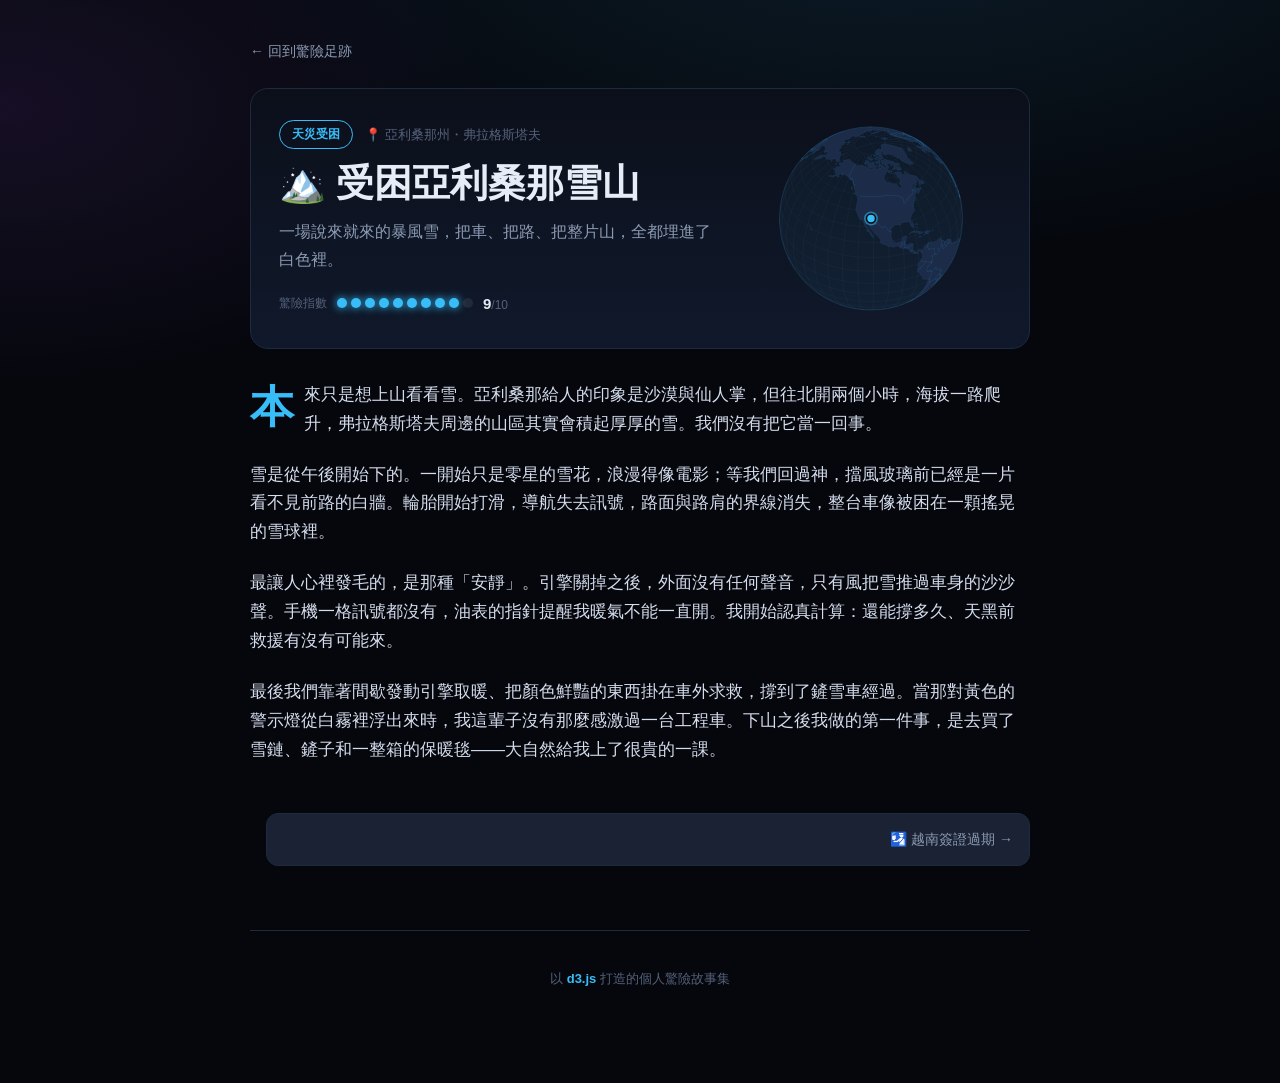
==== story.html @ b20e5742 "feat: adventure-log — d3.js thrilling-experiences blog Nine personal thrilling stories (USA / Vietna" ====
<!DOCTYPE html>
<html lang="zh-Hant">
<head>
  <meta charset="UTF-8" />
  <meta name="viewport" content="width=device-width, initial-scale=1.0" />
  <title>驚險人生</title>
  <link rel="icon" href="data:image/svg+xml,%3Csvg xmlns='http://www.w3.org/2000/svg' viewBox='0 0 100 100'%3E%3Ctext y='.9em' font-size='90'%3E%E2%9A%A1%3C/text%3E%3C/svg%3E" />
  <link rel="stylesheet" href="css/blog.css" />
</head>
<body>
  <div class="page story-page">
    <main id="story-root"></main>
    <footer class="site-footer">
      <p>以 <b>d3.js</b> 打造的個人驚險故事集</p>
    </footer>
  </div>

  <script src="vendor/d3.v7.min.js"></script>
  <script src="vendor/topojson-client.min.js"></script>
  <script src="js/data.js"></script>
  <script src="js/story.js"></script>
</body>
</html>
---- css/blog.css ----
/* 驚險人生 — blog theme（沿用 LeetCode Visualizer 的暗色調性） */
:root {
  --bg: #05070d;
  --bg-panel: #0b0f1a;
  --bg-panel-2: #10192b;
  --bg-cell: #1a2233;
  --border: #1e2a3f;
  --text: #e6edf6;
  --text-dim: #8b9bb4;
  --text-mute: #55617a;
  --accent: #38bdf8;
  --accent-2: #34d399;
  --amber: #f59e0b;
  --red: #ef4444;
  --ui-font: -apple-system, BlinkMacSystemFont, "Segoe UI", "PingFang TC",
    "Noto Sans TC", "Microsoft JhengHei", Roboto, Helvetica, Arial, sans-serif;
}

* { box-sizing: border-box; }

html, body {
  margin: 0;
  padding: 0;
  background:
    radial-gradient(1200px 600px at 70% -10%, rgba(56, 189, 248, 0.12), transparent 60%),
    radial-gradient(900px 500px at 0% 10%, rgba(168, 85, 247, 0.10), transparent 55%),
    var(--bg);
  color: var(--text);
  font-family: var(--ui-font);
  -webkit-font-smoothing: antialiased;
  line-height: 1.7;
}

a { color: inherit; text-decoration: none; }

.page {
  max-width: 1080px;
  margin: 0 auto;
  padding: 0 20px 80px;
}

/* ---------------- Hero ---------------- */
.hero {
  padding: 72px 4px 40px;
  text-align: center;
}
.kicker {
  color: var(--accent);
  letter-spacing: 3px;
  font-size: 13px;
  font-weight: 600;
  margin: 0 0 14px;
  text-transform: uppercase;
}
.hero-title {
  font-size: clamp(32px, 6vw, 58px);
  line-height: 1.15;
  margin: 0 0 18px;
  font-weight: 800;
  letter-spacing: 1px;
}
.hero-title .accent {
  background: linear-gradient(120deg, var(--accent), var(--accent-2));
  -webkit-background-clip: text;
  background-clip: text;
  -webkit-text-fill-color: transparent;
}
.hero-sub {
  max-width: 680px;
  margin: 0 auto 22px;
  color: var(--text-dim);
  font-size: clamp(15px, 2.2vw, 17px);
}
.stat-line {
  color: var(--text-mute);
  font-size: 14px;
  margin: 0;
}
.stat-line b { color: var(--accent-2); font-weight: 700; }

/* ---------------- Section head ---------------- */
.section-head {
  display: flex;
  align-items: center;
  justify-content: space-between;
  gap: 16px;
  flex-wrap: wrap;
  margin: 0 0 18px;
}
.section-head h2 {
  font-size: 20px;
  margin: 0;
  font-weight: 700;
}
.section-hint { color: var(--text-mute); font-size: 13px; }

.map-section, .grid-section { margin-top: 44px; }

/* ---------------- Map ---------------- */
.map-wrap {
  position: relative;
  background: linear-gradient(180deg, var(--bg-panel), var(--bg-panel-2));
  border: 1px solid var(--border);
  border-radius: 16px;
  padding: 8px;
  overflow: hidden;
}
.map-svg { display: block; width: 100%; height: auto; }
.map-graticule { fill: none; stroke: rgba(139, 155, 180, 0.10); stroke-width: 0.5; }
.map-land { fill: #16223a; stroke: none; }
.map-border { fill: none; stroke: rgba(56, 189, 248, 0.18); stroke-width: 0.5; }
.map-error { color: var(--text-dim); padding: 40px; text-align: center; }

.pin-pulse { opacity: 0.55; transform-origin: center; animation: pulse 2.4s ease-out infinite; }
.map-pin.is-hover .pin-dot,
.map-pin.is-active .pin-dot { r: 7; }
.map-pin.is-active .pin-pulse { opacity: 0.9; }
.map-pin:focus { outline: none; }
.map-pin:focus .pin-dot { stroke: var(--text); stroke-width: 2; }

@keyframes pulse {
  0%   { transform: scale(1);   opacity: 0.55; }
  70%  { transform: scale(3.2); opacity: 0; }
  100% { transform: scale(3.2); opacity: 0; }
}

.map-tip {
  position: absolute;
  pointer-events: none;
  transform: translate(-50%, -140%);
  background: rgba(5, 7, 13, 0.94);
  border: 1px solid var(--border);
  border-radius: 10px;
  padding: 8px 12px;
  font-size: 13px;
  white-space: nowrap;
  display: flex;
  flex-direction: column;
  gap: 2px;
  box-shadow: 0 8px 24px rgba(0, 0, 0, 0.5);
  z-index: 5;
}
.tip-emoji { font-size: 18px; }
.tip-title { font-weight: 700; }
.tip-place { color: var(--text-mute); font-size: 12px; }

/* ---------------- Category chips ---------------- */
.chip-row { display: flex; flex-wrap: wrap; gap: 8px; }
.chip {
  background: var(--bg-cell);
  color: var(--text-dim);
  border: 1px solid var(--border);
  border-radius: 999px;
  padding: 6px 14px;
  font-size: 13px;
  cursor: pointer;
  font-family: inherit;
  transition: all 0.15s ease;
}
.chip:hover { color: var(--text); border-color: var(--cat, var(--accent)); }
.chip.active {
  color: #05070d;
  background: var(--cat, var(--accent));
  border-color: var(--cat, var(--accent));
  font-weight: 700;
}

/* ---------------- Story grid ---------------- */
.story-grid {
  display: grid;
  grid-template-columns: repeat(auto-fill, minmax(280px, 1fr));
  gap: 18px;
}
.story-card {
  display: block;
  background: linear-gradient(180deg, var(--bg-panel), var(--bg-panel-2));
  border: 1px solid var(--border);
  border-radius: 14px;
  padding: 18px 18px 16px;
  position: relative;
  overflow: hidden;
  transition: transform 0.18s ease, border-color 0.18s ease, box-shadow 0.18s ease;
}
.story-card::before {
  content: "";
  position: absolute;
  inset: 0 auto 0 0;
  width: 3px;
  background: var(--cat, var(--accent));
  opacity: 0.85;
}
.story-card:hover {
  transform: translateY(-3px);
  border-color: var(--cat, var(--accent));
  box-shadow: 0 12px 30px rgba(0, 0, 0, 0.45);
}
.card-top { display: flex; align-items: center; justify-content: space-between; margin-bottom: 8px; }
.card-emoji { font-size: 28px; }
.card-cat {
  font-size: 11px;
  color: var(--cat, var(--accent));
  border: 1px solid var(--cat, var(--accent));
  border-radius: 999px;
  padding: 3px 10px;
  font-weight: 600;
}
.card-title { font-size: 18px; margin: 4px 0 6px; font-weight: 700; }
.card-place { color: var(--text-mute); font-size: 13px; margin-bottom: 10px; }
.card-summary { color: var(--text-dim); font-size: 14px; margin: 0 0 14px; }
.card-meter { display: flex; align-items: center; gap: 8px; }
.meter-label { font-size: 11px; color: var(--text-mute); }
.meter-mount { line-height: 0; }
.thrill-svg { display: block; }
.meter-num { font-size: 13px; font-weight: 700; color: var(--text); margin-left: auto; }
.meter-max { color: var(--text-mute); font-weight: 400; font-size: 11px; }

/* ---------------- Footer ---------------- */
.site-footer {
  margin-top: 64px;
  padding-top: 24px;
  border-top: 1px solid var(--border);
  text-align: center;
  color: var(--text-mute);
  font-size: 13px;
}
.site-footer b { color: var(--accent); }

/* ---------------- Story page ---------------- */
.story-page { max-width: 820px; }
.back-link {
  display: inline-block;
  color: var(--text-dim);
  font-size: 14px;
  margin: 40px 0 24px;
  transition: color 0.15s;
}
.back-link:hover { color: var(--accent); }

.story-header {
  display: grid;
  grid-template-columns: 1fr 260px;
  gap: 28px;
  align-items: center;
  background: linear-gradient(180deg, var(--bg-panel), var(--bg-panel-2));
  border: 1px solid var(--border);
  border-radius: 18px;
  padding: 28px;
  margin-bottom: 32px;
}
.story-meta { display: flex; align-items: center; gap: 12px; margin-bottom: 12px; flex-wrap: wrap; }
.story-cat {
  font-size: 12px;
  color: var(--cat, var(--accent));
  border: 1px solid var(--cat, var(--accent));
  border-radius: 999px;
  padding: 3px 12px;
  font-weight: 600;
}
.story-loc { color: var(--text-mute); font-size: 13px; }
.story-title { font-size: clamp(26px, 4.5vw, 38px); margin: 0 0 12px; font-weight: 800; line-height: 1.2; }
.story-emoji { margin-right: 10px; }
.story-summary { color: var(--text-dim); font-size: 16px; margin: 0 0 18px; }

.story-thrill { display: flex; align-items: center; gap: 10px; }
.st-label { font-size: 12px; color: var(--text-mute); }
.st-dots { display: flex; gap: 4px; }
.st-dots .dot {
  width: 10px; height: 10px; border-radius: 50%;
  background: rgba(255, 255, 255, 0.08);
}
.st-dots .dot.on { background: var(--cat, var(--accent)); box-shadow: 0 0 8px var(--cat, var(--accent)); }
.st-num { font-size: 15px; font-weight: 700; }
.st-max { color: var(--text-mute); font-weight: 400; font-size: 12px; }

.story-minimap { width: 100%; }
.mini-svg { display: block; width: 100%; height: auto; }
.mini-sphere { fill: rgba(56, 189, 248, 0.05); stroke: rgba(56, 189, 248, 0.25); stroke-width: 0.6; }
.mini-graticule { fill: none; stroke: rgba(139, 155, 180, 0.12); stroke-width: 0.4; }
.mini-land { fill: #1c2c48; stroke: rgba(56, 189, 248, 0.20); stroke-width: 0.3; }
.mini-pulse { opacity: 0.5; transform-origin: center; animation: pulse 2.4s ease-out infinite; }
.mini-fallback { font-size: 40px; display: grid; place-items: center; height: 100%; }

.story-body { font-size: 17px; color: #d5dded; }
.story-body p { margin: 0 0 22px; }
.story-body p:first-child::first-letter {
  font-size: 2.6em;
  font-weight: 800;
  float: left;
  line-height: 0.9;
  margin: 6px 10px 0 0;
  color: var(--accent);
}

.story-nav {
  display: flex;
  justify-content: space-between;
  gap: 16px;
  margin-top: 48px;
}
.story-nav a {
  flex: 1;
  background: var(--bg-cell);
  border: 1px solid var(--border);
  border-radius: 12px;
  padding: 14px 16px;
  font-size: 14px;
  color: var(--text-dim);
  transition: all 0.15s;
}
.story-nav a:hover { color: var(--text); border-color: var(--accent); }
.nav-next { text-align: right; }
.story-missing { padding: 80px 0; text-align: center; color: var(--text-dim); }
.story-missing a { color: var(--accent); }

/* ---------------- Responsive ---------------- */
@media (max-width: 640px) {
  .story-header { grid-template-columns: 1fr; }
  .story-minimap { max-width: 220px; margin: 0 auto; }
  .story-nav { flex-direction: column; }
  .nav-next { text-align: left; }
  .hero { padding-top: 48px; }
}
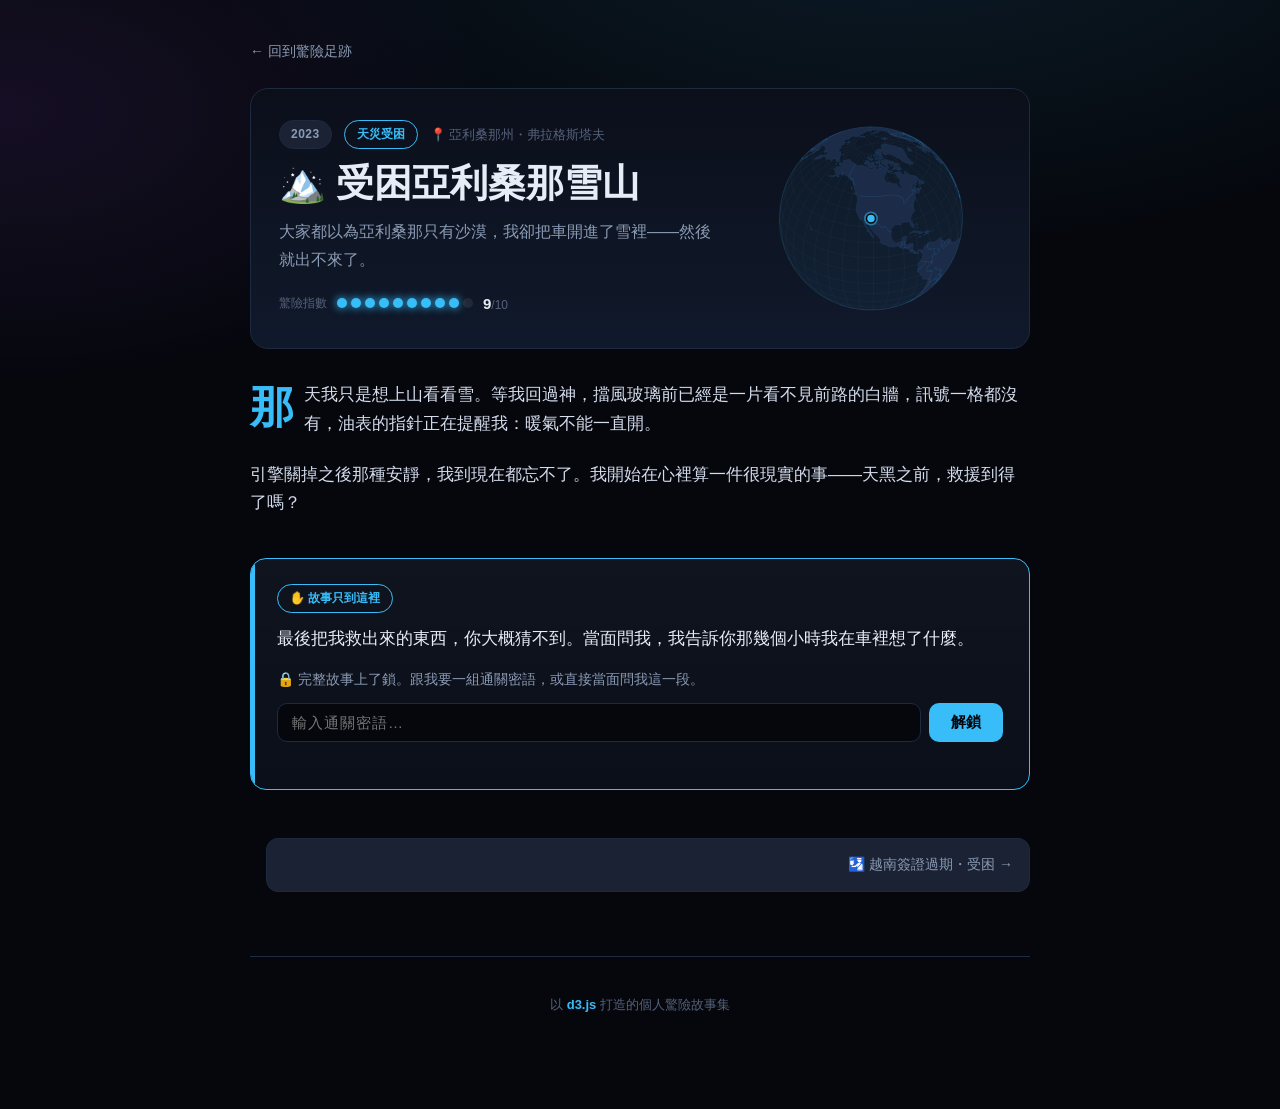
==== commit 8a70a83a: "feat: access-code gate (AES-GCM) + two army stories Full story reveals are now encrypted; the public" ====
--- a/story.html
+++ b/story.html
@@ -18,6 +18,8 @@
   <script src="vendor/d3.v7.min.js"></script>
   <script src="vendor/topojson-client.min.js"></script>
   <script src="js/data.js"></script>
+  <script src="js/vault.js"></script>
+  <script src="js/unlock.js"></script>
   <script src="js/story.js"></script>
 </body>
 </html>
--- a/css/blog.css
+++ b/css/blog.css
@@ -196,6 +196,17 @@
 }
 .card-top { display: flex; align-items: center; justify-content: space-between; margin-bottom: 8px; }
 .card-emoji { font-size: 28px; }
+.card-tags { display: inline-flex; align-items: center; gap: 6px; }
+.card-year {
+  font-size: 11px;
+  font-weight: 700;
+  color: var(--text-dim);
+  background: var(--bg-cell);
+  border: 1px solid var(--border);
+  border-radius: 999px;
+  padding: 3px 9px;
+  letter-spacing: 0.5px;
+}
 .card-cat {
   font-size: 11px;
   color: var(--cat, var(--accent));
@@ -213,6 +224,118 @@
 .thrill-svg { display: block; }
 .meter-num { font-size: 13px; font-weight: 700; color: var(--text); margin-left: auto; }
 .meter-max { color: var(--text-mute); font-weight: 400; font-size: 11px; }
+.card-cta {
+  display: block;
+  margin-top: 12px;
+  padding-top: 11px;
+  border-top: 1px dashed var(--border);
+  font-size: 12px;
+  color: var(--cat, var(--accent));
+  opacity: 0.85;
+}
+
+/* ---------------- View toggle ---------------- */
+.view-toggle {
+  display: inline-flex;
+  gap: 4px;
+  background: var(--bg-cell);
+  border: 1px solid var(--border);
+  border-radius: 999px;
+  padding: 4px;
+}
+.vt-btn {
+  border: none;
+  background: transparent;
+  color: var(--text-dim);
+  font-family: inherit;
+  font-size: 13px;
+  padding: 6px 14px;
+  border-radius: 999px;
+  cursor: pointer;
+  transition: all 0.15s ease;
+}
+.vt-btn:hover { color: var(--text); }
+.vt-btn.active { background: var(--accent); color: #05070d; font-weight: 700; }
+
+.map-section .section-hint { display: block; margin: -6px 0 14px; }
+.timeline-wrap { margin-top: 4px; }
+.map-wrap[hidden], .timeline-wrap[hidden] { display: none; }
+
+/* ---------------- Timeline ---------------- */
+.timeline {
+  position: relative;
+  padding: 20px 0 10px;
+}
+.timeline::before {
+  content: "";
+  position: absolute;
+  top: 0; bottom: 0;
+  left: 50%;
+  width: 2px;
+  transform: translateX(-50%);
+  background: linear-gradient(180deg, transparent, var(--border) 8%, var(--border) 92%, transparent);
+}
+.tl-item {
+  position: relative;
+  display: block;
+  width: 50%;
+  padding: 14px 40px;
+  box-sizing: border-box;
+  opacity: 0;
+  transform: translateY(18px);
+  transition: opacity 0.5s ease, transform 0.5s ease;
+  transition-delay: calc(var(--i, 0) * 40ms);
+}
+.tl-item.is-in { opacity: 1; transform: translateY(0); }
+.tl-item.left  { left: 0;  text-align: right; }
+.tl-item.right { left: 50%; text-align: left; }
+
+/* 中央年份節點 */
+.tl-node {
+  position: absolute;
+  top: 22px;
+  width: 46px; height: 46px;
+  border-radius: 50%;
+  background: var(--bg-panel);
+  border: 2px solid var(--cat, var(--accent));
+  display: grid;
+  place-items: center;
+  z-index: 2;
+  box-shadow: 0 0 0 5px var(--bg), 0 0 16px -4px var(--cat, var(--accent));
+}
+.tl-item.left  .tl-node { right: -23px; }
+.tl-item.right .tl-node { left: -23px; }
+.tl-year { font-size: 12px; font-weight: 800; color: var(--cat, var(--accent)); letter-spacing: 0.3px; }
+
+/* 內容卡 */
+.tl-card {
+  display: inline-block;
+  text-align: left;
+  max-width: 340px;
+  background: linear-gradient(180deg, var(--bg-panel), var(--bg-panel-2));
+  border: 1px solid var(--border);
+  border-radius: 14px;
+  padding: 14px 16px;
+  transition: transform 0.18s ease, border-color 0.18s ease, box-shadow 0.18s ease;
+}
+.tl-item:hover .tl-card {
+  transform: translateY(-3px);
+  border-color: var(--cat, var(--accent));
+  box-shadow: 0 12px 30px rgba(0, 0, 0, 0.45);
+}
+.tl-head { display: flex; align-items: center; gap: 8px; margin-bottom: 6px; }
+.tl-emoji { font-size: 22px; }
+.tl-cat {
+  font-size: 11px;
+  color: var(--cat, var(--accent));
+  border: 1px solid var(--cat, var(--accent));
+  border-radius: 999px;
+  padding: 2px 9px;
+  font-weight: 600;
+}
+.tl-title { display: block; font-size: 16px; font-weight: 700; margin-bottom: 4px; }
+.tl-place { display: block; color: var(--text-mute); font-size: 12px; margin-bottom: 8px; }
+.tl-hook { display: block; color: var(--text-dim); font-size: 13.5px; line-height: 1.6; }
 
 /* ---------------- Footer ---------------- */
 .site-footer {
@@ -248,6 +371,16 @@
   margin-bottom: 32px;
 }
 .story-meta { display: flex; align-items: center; gap: 12px; margin-bottom: 12px; flex-wrap: wrap; }
+.story-year {
+  font-size: 12px;
+  font-weight: 700;
+  color: var(--text-dim);
+  background: var(--bg-cell);
+  border: 1px solid var(--border);
+  border-radius: 999px;
+  padding: 3px 11px;
+  letter-spacing: 0.5px;
+}
 .story-cat {
   font-size: 12px;
   color: var(--cat, var(--accent));
@@ -312,8 +445,92 @@
 .story-missing { padding: 80px 0; text-align: center; color: var(--text-dim); }
 .story-missing a { color: var(--accent); }
 
+/* ---------------- Story lock（通關密語鉤子 + 解鎖） ---------------- */
+.story-lock {
+  margin-top: 40px;
+  position: relative;
+  background:
+    linear-gradient(180deg, rgba(255,255,255,0.02), transparent),
+    var(--bg-panel);
+  border: 1px solid var(--cat, var(--accent));
+  border-radius: 16px;
+  padding: 24px 26px;
+  overflow: hidden;
+}
+.story-lock::before {
+  content: "";
+  position: absolute;
+  inset: 0 auto 0 0;
+  width: 4px;
+  background: var(--cat, var(--accent));
+}
+.hook-badge {
+  display: inline-block;
+  font-size: 12px;
+  font-weight: 700;
+  color: var(--cat, var(--accent));
+  border: 1px solid var(--cat, var(--accent));
+  border-radius: 999px;
+  padding: 3px 12px;
+  margin-bottom: 12px;
+}
+.hook-text { font-size: 17px; color: var(--text); margin: 0 0 14px; line-height: 1.7; }
+
+.lock-prompt { font-size: 14px; color: var(--text-dim); margin: 0 0 12px; }
+.lock-form { display: flex; gap: 8px; flex-wrap: wrap; }
+.lock-form input {
+  flex: 1;
+  min-width: 180px;
+  background: var(--bg);
+  border: 1px solid var(--border);
+  border-radius: 10px;
+  padding: 10px 14px;
+  color: var(--text);
+  font-family: inherit;
+  font-size: 15px;
+  letter-spacing: 1px;
+}
+.lock-form input:focus { outline: none; border-color: var(--cat, var(--accent)); }
+.lock-btn {
+  background: var(--cat, var(--accent));
+  color: #05070d;
+  border: none;
+  border-radius: 10px;
+  padding: 10px 22px;
+  font-family: inherit;
+  font-size: 15px;
+  font-weight: 700;
+  cursor: pointer;
+  transition: filter 0.15s;
+}
+.lock-btn:hover { filter: brightness(1.1); }
+.lock-err { display: block; margin-top: 10px; font-size: 13px; color: #f87171; min-height: 1em; }
+
+/* 解鎖後的完整段落 */
+.reveal-body { animation: reveal-in 0.5s ease; }
+.reveal-body p { font-size: 17px; color: #d5dded; margin: 0 0 18px; line-height: 1.8; }
+.reveal-body p:last-child { margin-bottom: 0; }
+@keyframes reveal-in {
+  from { opacity: 0; transform: translateY(10px); }
+  to   { opacity: 1; transform: translateY(0); }
+}
+
 /* ---------------- Responsive ---------------- */
+@media (max-width: 760px) {
+  /* 時間軸在手機改為單欄（全部靠左） */
+  .timeline::before { left: 22px; }
+  .tl-item, .tl-item.left, .tl-item.right {
+    width: 100%;
+    left: 0;
+    text-align: left;
+    padding: 12px 0 12px 58px;
+  }
+  .tl-item.left .tl-node,
+  .tl-item.right .tl-node { left: 0; right: auto; }
+  .tl-card { max-width: 100%; }
+}
 @media (max-width: 640px) {
+  .section-head { align-items: flex-start; }
   .story-header { grid-template-columns: 1fr; }
   .story-minimap { max-width: 220px; margin: 0 auto; }
   .story-nav { flex-direction: column; }
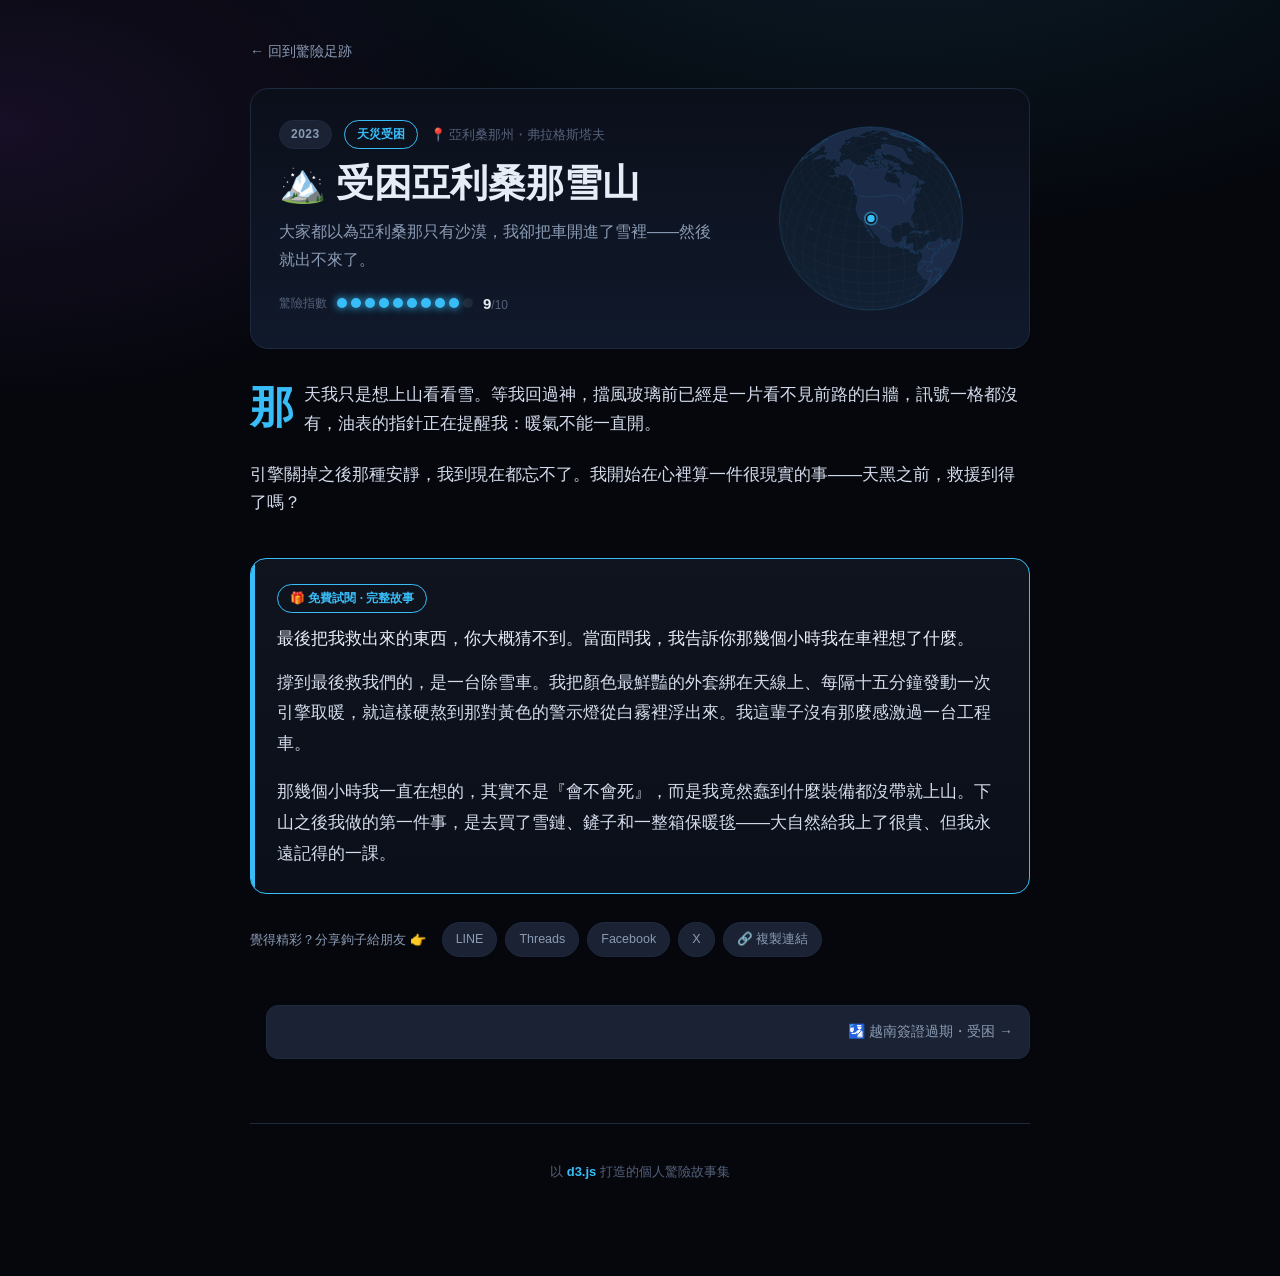
==== commit bf7ee065: "feat: Phase 1 monetization — free/paid tiers, pay CTA, share, newsletter - Tiered vault: 3 free-samp" ====
--- a/story.html
+++ b/story.html
@@ -4,6 +4,11 @@
   <meta charset="UTF-8" />
   <meta name="viewport" content="width=device-width, initial-scale=1.0" />
   <title>驚險人生</title>
+  <meta property="og:type" content="article" />
+  <meta property="og:site_name" content="驚險人生" />
+  <meta property="og:title" content="驚險人生 — 我只講一半的故事" />
+  <meta property="og:description" content="橫跨美國、越南、台灣的驚險經歷。完整故事需要通關密語。" />
+  <meta name="twitter:card" content="summary_large_image" />
   <link rel="icon" href="data:image/svg+xml,%3Csvg xmlns='http://www.w3.org/2000/svg' viewBox='0 0 100 100'%3E%3Ctext y='.9em' font-size='90'%3E%E2%9A%A1%3C/text%3E%3C/svg%3E" />
   <link rel="stylesheet" href="css/blog.css" />
 </head>
@@ -17,6 +22,7 @@
 
   <script src="vendor/d3.v7.min.js"></script>
   <script src="vendor/topojson-client.min.js"></script>
+  <script src="js/config.js"></script>
   <script src="js/data.js"></script>
   <script src="js/vault.js"></script>
   <script src="js/unlock.js"></script>
--- a/css/blog.css
+++ b/css/blog.css
@@ -143,6 +143,23 @@
 .tip-emoji { font-size: 18px; }
 .tip-title { font-weight: 700; }
 .tip-place { color: var(--text-mute); font-size: 12px; }
+
+/* ---------------- Filter bar ---------------- */
+.filter-bar {
+  display: flex;
+  flex-wrap: wrap;
+  gap: 12px 28px;
+  margin: 0 0 20px;
+}
+.filter-group { display: flex; align-items: center; gap: 10px; flex-wrap: wrap; }
+.filter-label {
+  font-size: 12px;
+  font-weight: 700;
+  color: var(--text-mute);
+  letter-spacing: 0.5px;
+  white-space: nowrap;
+}
+.grid-empty { color: var(--text-dim); text-align: center; padding: 40px 0; font-size: 15px; }
 
 /* ---------------- Category chips ---------------- */
 .chip-row { display: flex; flex-wrap: wrap; gap: 8px; }
@@ -506,6 +523,58 @@
 .lock-btn:hover { filter: brightness(1.1); }
 .lock-err { display: block; margin-top: 10px; font-size: 13px; color: #f87171; min-height: 1em; }
 
+/* 付費 CTA */
+.pay-cta { margin: 4px 0 14px; }
+.pay-btn {
+  display: inline-block;
+  background: linear-gradient(120deg, var(--cat, var(--accent)), var(--accent-2));
+  color: #05070d;
+  font-weight: 800;
+  font-size: 15px;
+  padding: 11px 20px;
+  border-radius: 10px;
+  transition: filter 0.15s, transform 0.15s;
+}
+.pay-btn:hover { filter: brightness(1.08); transform: translateY(-1px); }
+.pay-note { display: block; margin-top: 6px; font-size: 12px; color: var(--text-mute); }
+
+/* 卡片免費徽章 */
+.card-free {
+  font-size: 11px;
+  font-weight: 700;
+  color: #05070d;
+  background: var(--accent-2);
+  border-radius: 999px;
+  padding: 3px 9px;
+}
+
+/* 分享列 */
+.share-row {
+  margin-top: 28px;
+  display: flex;
+  align-items: center;
+  gap: 12px 16px;
+  flex-wrap: wrap;
+}
+.share-label { font-size: 13px; color: var(--text-dim); }
+.share-btns { display: flex; gap: 8px; flex-wrap: wrap; }
+.share-btn {
+  font-family: inherit;
+  font-size: 12.5px;
+  color: var(--text-dim);
+  background: var(--bg-cell);
+  border: 1px solid var(--border);
+  border-radius: 999px;
+  padding: 6px 13px;
+  cursor: pointer;
+  transition: all 0.15s;
+}
+.share-btn:hover { color: var(--text); border-color: var(--accent); }
+
+/* 電子報 */
+.newsletter { margin: 0 0 10px; color: var(--text-dim); }
+.newsletter a { color: var(--accent); font-weight: 600; }
+
 /* 解鎖後的完整段落 */
 .reveal-body { animation: reveal-in 0.5s ease; }
 .reveal-body p { font-size: 17px; color: #d5dded; margin: 0 0 18px; line-height: 1.8; }
